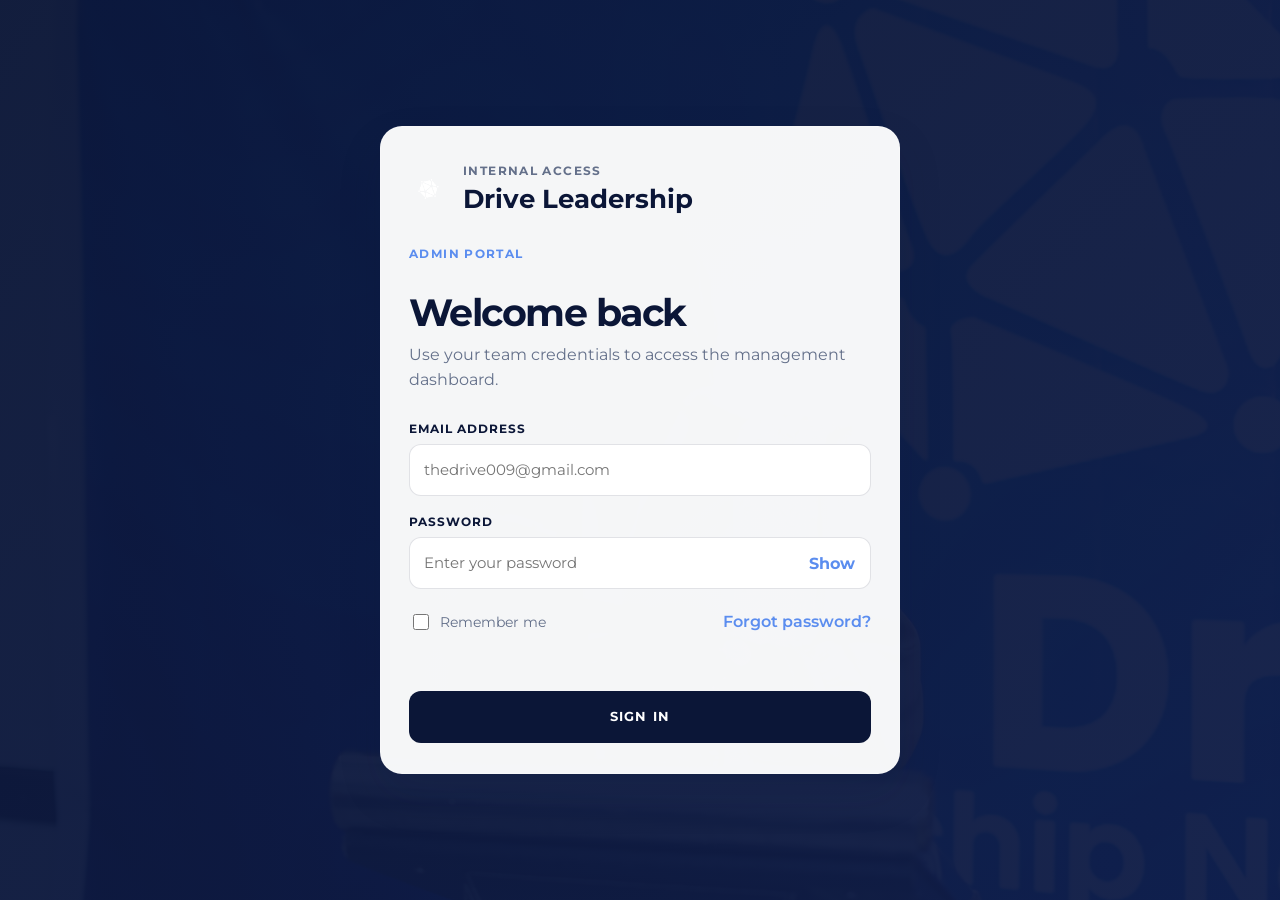
==== admin/index.html @ 5ded63dd "Add admin panel and backend API functionality with initial files" ====
<!DOCTYPE html>
<html lang="en">
  <head>
    <meta charset="UTF-8" />
    <meta name="viewport" content="width=device-width, initial-scale=1.0" />
    <title>Admin Dashboard | The Drive Leadership</title>
    <meta name="description" content="Demo admin dashboard for The Drive Leadership applications and messages." />
    <link rel="preconnect" href="https://fonts.googleapis.com" />
    <link rel="preconnect" href="https://fonts.gstatic.com" crossorigin />
    <link href="https://fonts.googleapis.com/css2?family=Montserrat:wght@400;500;600;700;800&display=swap" rel="stylesheet" />
    <link rel="stylesheet" href="admin.css" />
  </head>
  <body class="admin-dashboard">
    <div class="admin-layout">
      <aside class="sidebar" aria-label="Sidebar navigation">
        <div class="sidebar-header">
          <button id="mobile-sidebar-toggle" class="mobile-toggle" type="button" aria-label="Toggle navigation">☰</button>
          <img src="../drive.png" alt="Drive Leadership logo" />
          <h2>Drive Leadership</h2>
        </div>

        <nav class="side-nav" aria-label="Admin menu">
          <button type="button" class="nav-item active" data-section="overview">
            <span>Overview</span>
            <span class="badge" data-sidebar-count="overview">0</span>
          </button>
          <button type="button" class="nav-item" data-section="attendees">
            <span>Attendee Applications</span>
            <span class="badge" data-sidebar-count="attendees">0</span>
          </button>
          <button type="button" class="nav-item" data-section="volunteers">
            <span>Volunteer Applications</span>
            <span class="badge" data-sidebar-count="volunteers">0</span>
          </button>
          <button type="button" class="nav-item" data-section="messages">
            <span>Contact Messages</span>
            <span class="badge" data-sidebar-count="messages">0</span>
          </button>
          <button type="button" class="nav-item" data-section="settings">
            <span>Settings</span>
          </button>
          <button type="button" class="nav-item" data-section="logout">
            <span>Logout</span>
          </button>
        </nav>

        <div class="sidebar-footer">
          <button type="button" id="admin-sign-out">Sign out</button>
        </div>
      </aside>

      <main class="main-panel">
        <header class="topbar">
          <div>
            <p class="eyebrow accent">Dashboard</p>
            <h1 class="page-title">Overview</h1>
          </div>
          <div id="dashboard-message" class="form-message" aria-live="polite"></div>
          <div class="topbar-right">
            <span class="header-pill">Live database</span>
            <div class="avatar-mini" aria-label="Admin avatar">AD</div>
          </div>
        </header>

        <section data-panel="overview">
          <div class="stats-grid">
            <article class="content-card stat-card" data-metric>
              <div class="stat-top">
                <p class="stat-label">Total Attendees</p>
                <span class="stat-icon">A</span>
              </div>
              <p class="stat-value">0</p>
              <div class="stat-foot">
                <span class="live-label">Live database</span>
                <span>Current records</span>
              </div>
            </article>

            <article class="content-card stat-card" data-metric>
              <div class="stat-top">
                <p class="stat-label">Pending Attendees</p>
                <span class="stat-icon">P</span>
              </div>
              <p class="stat-value">0</p>
              <div class="stat-foot">
                <span class="live-label">Live database</span>
                <span>Current records</span>
              </div>
            </article>

            <article class="content-card stat-card" data-metric>
              <div class="stat-top">
                <p class="stat-label">Approved Attendees</p>
                <span class="stat-icon">AP</span>
              </div>
              <p class="stat-value">0</p>
              <div class="stat-foot">
                <span class="live-label">Live database</span>
                <span>Current records</span>
              </div>
            </article>

            <article class="content-card stat-card" data-metric>
              <div class="stat-top">
                <p class="stat-label">Rejected Attendees</p>
                <span class="stat-icon">R</span>
              </div>
              <p class="stat-value">0</p>
              <div class="stat-foot">
                <span class="live-label">Live database</span>
                <span>Current records</span>
              </div>
            </article>
          </div>

          <div class="row-grid">
            <section class="content-card panel">
              <div class="panel-header">
                <h3>Recent Applications</h3>
                <a href="#" class="inline-link">View all</a>
              </div>

              <div class="table-wrap">
                <table class="data-table" id="recent-table">
                  <thead>
                    <tr>
                      <th>Name</th>
                      <th>Email</th>
                      <th>Type</th>
                      <th>Date</th>
                      <th>Status</th>
                      <th>Action</th>
                    </tr>
                  </thead>
                  <tbody></tbody>
                </table>
              </div>
            </section>

            <section class="content-card panel">
              <div class="panel-header">
                <h3>Message Summary</h3>
                <a href="#" class="inline-link">Manage</a>
              </div>

              <div class="stats-grid" style="grid-template-columns: repeat(3, minmax(0, 1fr));">
                <div class="content-card stat-card" style="padding: 16px;">
                  <p class="stat-label">Total</p>
                  <p class="stat-value" style="font-size: 1.9rem;" data-message-stat="total">0</p>
                </div>
                <div class="content-card stat-card" style="padding: 16px;">
                  <p class="stat-label">Unread</p>
                  <p class="stat-value" style="font-size: 1.9rem;" data-message-stat="unread">0</p>
                </div>
                <div class="content-card stat-card" style="padding: 16px;">
                  <p class="stat-label">Read</p>
                  <p class="stat-value" style="font-size: 1.9rem;" data-message-stat="read">0</p>
                </div>
              </div>
            </section>
          </div>

          <div class="chart-grid">
            <section class="content-card panel chart-panel">
              <div class="panel-header"><h3>Application status</h3><span class="chart-caption">Current records</span></div>
              <div id="status-chart" class="bar-chart" aria-label="Application status chart"></div>
            </section>
            <section class="content-card panel chart-panel">
              <div class="panel-header"><h3>Applications by source</h3><span class="chart-caption">Referral mix</span></div>
              <div id="source-chart" class="bar-chart" aria-label="Application source chart"></div>
            </section>
          </div>
          <section class="content-card panel audit-panel">
            <div class="panel-header"><h3>Recent audit activity</h3><span class="chart-caption">Admin actions</span></div>
            <div id="audit-log" class="audit-list"><p class="empty-state">No audit activity yet.</p></div>
          </section>
        </section>

        <section data-panel="attendees" hidden>
          <div class="panel content-card">
            <div class="panel-header">
              <h3>Attendee Applications</h3>
              <button type="button" class="inline-link export-btn" data-export="attendee-table">Export CSV</button>
            </div>

              <div class="toolbar">
              <div class="search-wrap">
                <input type="search" data-search placeholder="Search applicants" aria-label="Search applicants" />
              </div>
              <div class="filter-group">
                <select aria-label="Filter by status">
                  <option>All statuses</option>
                  <option>Pending</option>
                  <option>Approved</option>
                  <option>Rejected</option>
                </select>
                <select aria-label="Filter by date">
                  <option>All dates</option>
                  <option>Last 7 days</option>
                  <option>Last 30 days</option>
                  <option>Last 90 days</option>
                </select>
              </div>
            </div>

            <div class="bulk-toolbar">
              <label class="checkbox-wrap"><input type="checkbox" data-select-all="attendee-table" /> Select all</label>
              <select data-bulk-status="attendee-table" aria-label="Bulk attendee status"><option value="">Bulk status</option><option>Pending</option><option>Approved</option><option>Rejected</option></select>
              <button type="button" class="secondary-btn bulk-apply" data-bulk-table="attendee-table">Apply</button>
            </div>

            <div class="table-wrap">
              <table class="data-table" id="attendee-table">
                <thead>
                  <tr>
                    <th><span class="sr-only">Select</span></th><th>Applicant</th>
                    <th>Email</th>
                    <th>Phone</th>
                    <th>Date</th>
                    <th>Status</th>
                    <th>Action</th>
                  </tr>
                </thead>
                <tbody></tbody>
              </table>
            </div>

            <div class="section-controls">
              <button type="button" class="secondary-btn pagination-btn" data-page-action="previous" data-table="attendee-table">Previous</button>
              <span class="page-indicator" data-page-indicator="attendee-table">Page 1</span>
              <button type="button" class="secondary-btn pagination-btn" data-page-action="next" data-table="attendee-table">Next</button>
            </div>
          </div>
        </section>

        <section data-panel="volunteers" hidden>
          <div class="panel content-card">
            <div class="panel-header">
              <h3>Volunteer Applications</h3>
              <button type="button" class="inline-link export-btn" data-export="volunteer-table">Export CSV</button>
            </div>

            <div class="bulk-toolbar">
              <label class="checkbox-wrap"><input type="checkbox" data-select-all="volunteer-table" /> Select all</label>
              <select data-bulk-status="volunteer-table" aria-label="Bulk volunteer status"><option value="">Bulk status</option><option>Pending</option><option>Approved</option><option>Rejected</option></select>
              <button type="button" class="secondary-btn bulk-apply" data-bulk-table="volunteer-table">Apply</button>
            </div>

            <div class="toolbar">
              <div class="search-wrap">
                <input type="search" data-search placeholder="Search volunteers" aria-label="Search volunteers" />
              </div>
              <div class="filter-group">
                <select aria-label="Filter volunteers by status">
                  <option>All statuses</option>
                  <option>Pending</option>
                  <option>Approved</option>
                  <option>Rejected</option>
                </select>
                <select aria-label="Filter volunteers by date">
                  <option>All dates</option>
                  <option>Last 7 days</option>
                  <option>Last 30 days</option>
                  <option>Last 90 days</option>
                </select>
              </div>
            </div>

            <div class="table-wrap">
              <table class="data-table" id="volunteer-table">
                <thead>
                  <tr>
                    <th><span class="sr-only">Select</span></th><th>Applicant</th>
                    <th>Email</th>
                    <th>Phone</th>
                    <th>Date</th>
                    <th>Status</th>
                    <th>Action</th>
                  </tr>
                </thead>
                <tbody></tbody>
              </table>
            </div>

            <div class="section-controls">
              <button type="button" class="secondary-btn pagination-btn" data-page-action="previous" data-table="volunteer-table">Previous</button>
              <span class="page-indicator" data-page-indicator="volunteer-table">Page 1</span>
              <button type="button" class="secondary-btn pagination-btn" data-page-action="next" data-table="volunteer-table">Next</button>
            </div>
          </div>
        </section>

        <section data-panel="messages" hidden>
          <div class="panel content-card">
            <div class="panel-header">
              <h3>Contact Messages</h3>
              <button type="button" class="inline-link mark-all-read">Mark all read</button>
            </div>

            <div class="toolbar">
              <div class="search-wrap">
                <input type="search" data-search placeholder="Search messages" aria-label="Search messages" />
              </div>
              <div class="filter-group">
                <select aria-label="Filter messages by status">
                  <option>All messages</option>
                  <option>Unread</option>
                  <option>Read</option>
                </select>
              </div>
            </div>

            <div class="bulk-toolbar">
              <label class="checkbox-wrap"><input type="checkbox" data-select-all="messages-table" /> Select all</label>
              <select data-bulk-status="messages-table" aria-label="Bulk message status"><option value="">Bulk status</option><option>Read</option><option>Unread</option><option>Replied</option></select>
              <button type="button" class="secondary-btn bulk-apply" data-bulk-table="messages-table">Apply</button>
            </div>

            <div class="table-wrap">
              <table class="data-table" id="messages-table">
                <thead>
                  <tr>
                    <th><span class="sr-only">Select</span></th><th>Sender</th>
                    <th>Email</th>
                    <th>Subject</th>
                    <th>Date</th>
                    <th>Status</th>
                    <th>Action</th>
                  </tr>
                </thead>
                <tbody></tbody>
              </table>
            </div>
          </div>
        </section>

        <section data-panel="settings" hidden>
          <div class="settings-grid">
            <div class="content-card settings-card">
              <div class="panel-header">
                <h3>Admin profile</h3>
              </div>

              <div class="form-grid">
                <div class="field">
                  <label>Admin name</label>
                  <input type="text" value="Admin User" />
                </div>
                <div class="field">
                  <label>Admin email</label>
                  <input type="email" value="thedrive009@gmail.com" />
                </div>
              </div>
            </div>

            <div class="content-card settings-card">
              <div class="panel-header">
                <h3>Change password</h3>
              </div>

              <div class="form-grid">
                <div class="field">
                  <label>Current password</label>
                  <input type="password" placeholder="Current password" />
                </div>
                <div class="field">
                  <label>New password</label>
                  <input type="password" placeholder="New password" />
                </div>
              </div>

              <div class="detail-actions" style="margin-top: 20px;">
                <button type="button" class="secondary-btn">Save changes</button>
              </div>
            </div>

            <div class="content-card settings-card">
              <div class="panel-header">
                <h3>Notification preferences</h3>
              </div>

              <div class="switch-row">
                <span>Approved application emails</span>
                <button type="button" class="toggle on" aria-label="Toggle approved emails"></button>
              </div>
              <div class="switch-row">
                <span>Rejected application emails</span>
                <button type="button" class="toggle on" aria-label="Toggle rejected emails"></button>
              </div>
              <div class="switch-row">
                <span>Weekly summary emails</span>
                <button type="button" class="toggle" aria-label="Toggle weekly summary emails"></button>
              </div>
            </div>
          </div>
        </section>
      </main>
    </div>

    <div id="application-modal" class="modal" aria-modal="true" role="dialog" aria-labelledby="detail-name">
      <div class="modal-card">
        <div class="modal-header">
          <h3 id="detail-name">Application details</h3>
          <button type="button" class="close-btn" aria-label="Close">×</button>
        </div>

        <div class="detail-card content-card" style="padding: 18px;">
          <div class="detail-top">
            <h3>Applicant summary</h3>
            <span id="detail-status" class="status-badge status-pending">Pending</span>
          </div>

          <div class="info-grid">
            <div class="info-block">
              <span class="info-label">Email</span>
              <span id="detail-email" class="info-value">demo@example.com</span>
            </div>
            <div class="info-block">
              <span class="info-label">Phone</span>
              <span id="detail-phone" class="info-value">+234 800 000 0000</span>
            </div>
            <div class="info-block">
              <span class="info-label">Submitted</span>
              <span id="detail-date" class="info-value">2026-08-18</span>
            </div>
            <div class="info-block">
              <span class="info-label">Application type</span>
              <span class="info-value">Attendee</span>
            </div>
          </div>

          <div class="detail-actions">
            <button type="button" class="secondary-btn" data-action="approve">Approve</button>
            <button type="button" class="danger-btn" data-action="reject">Reject</button>
            <button type="button" class="ghost-btn" data-action="pending">Keep Pending</button>
          </div>
        </div>
      </div>
    </div>

    <div id="message-modal" class="modal" aria-modal="true" role="dialog" aria-labelledby="message-subject">
      <div class="modal-card">
        <div class="modal-header">
          <h3 id="message-subject">Message details</h3>
          <button type="button" class="close-btn" aria-label="Close">×</button>
        </div>

        <div class="detail-card content-card" style="padding: 18px;">
          <div class="detail-top">
            <h3>Contact message</h3>
            <span id="message-status" class="status-unread">Unread</span>
          </div>

          <div class="info-grid">
            <div class="info-block">
              <span class="info-label">Sender</span>
              <span id="message-sender" class="info-value">Ruth Ibrahim</span>
            </div>
            <div class="info-block">
              <span class="info-label">Email</span>
              <span id="message-email" class="info-value">ruth@example.com</span>
            </div>
            <div class="info-block">
              <span class="info-label">Date</span>
              <span id="message-date" class="info-value">2026-08-14</span>
            </div>
          </div>

          <div class="info-block" style="margin-top: 20px;">
            <span class="info-label">Message</span>
            <p id="message-body" class="info-value" style="font-weight: 500; line-height: 1.7;">Demo message text.</p>
          </div>
        </div>
      </div>
    </div>

    <script src="admin.js?v=13"></script>
  </body>
</html>
---- admin/admin.css ----
:root {
  --navy: #0B1637;
  --navy-2: #101d47;
  --blue: #5B8DEF;
  --blue-soft: #EAF1FF;
  --white: #FFFFFF;
  --off-white: #F5F7FB;
  --muted: #64708A;
  --line: rgba(11, 22, 55, 0.12);
  --danger: #D94C4C;
  --danger-soft: #FDECEC;
  --success: #2A9D6F;
  --success-soft: #EAF9F2;
  --warning: #D79A1F;
  --warning-soft: #FFF5E1;
  --shadow: 0 20px 45px rgba(11, 22, 55, 0.12);
  --radius: 16px;
  --body: 'Montserrat', sans-serif;
}

* { box-sizing: border-box; }

html { scroll-behavior: smooth; }

body {
  margin: 0;
  font-family: var(--body);
  background: var(--off-white);
  color: var(--navy);
}

a { color: inherit; text-decoration: none; }
img { display: block; max-width: 100%; }
button, input, select, textarea {
  font: inherit;
}

.admin-auth-body {
  min-height: 100vh;
  display: grid;
  place-items: center;
  background:
    linear-gradient(135deg, rgba(11, 22, 55, 0.96), rgba(16, 29, 71, 0.96)),
    url('../DSC01806.JPG') center/cover no-repeat;
}

.auth-shell {
  width: min(100%, 1200px);
  padding: 32px;
}

.auth-panel {
  width: min(100%, 520px);
  margin: 0 auto;
  padding: 36px 28px 30px;
  background: rgba(255, 255, 255, 0.96);
  border: 1px solid rgba(255, 255, 255, 0.18);
  border-radius: 22px;
  box-shadow: var(--shadow);
}

.auth-brand {
  display: flex;
  align-items: center;
  gap: 14px;
  margin-bottom: 30px;
}

.auth-brand img {
  width: 40px;
  height: 52px;
  object-fit: contain;
}

.auth-brand h1 {
  margin: 0;
  font-size: clamp(1.2rem, 2vw, 1.7rem);
  line-height: 1.2;
}

.eyebrow {
  margin: 0 0 6px;
  color: var(--muted);
  font-size: 0.72rem;
  letter-spacing: 0.12em;
  font-weight: 700;
  text-transform: uppercase;
}

.eyebrow.accent {
  color: var(--blue);
}

.auth-copy h2 {
  margin: 0 0 8px;
  font-size: clamp(2rem, 3vw, 2.5rem);
  line-height: 1.1;
  letter-spacing: -0.04em;
}

.auth-copy p {
  margin: 0 0 28px;
  color: var(--muted);
  line-height: 1.6;
}

.auth-form {
  display: grid;
  gap: 18px;
}

.field {
  display: grid;
  gap: 8px;
}

.field label {
  color: var(--navy);
  font-size: 0.75rem;
  font-weight: 700;
  letter-spacing: 0.08em;
  text-transform: uppercase;
}

.field input {
  width: 100%;
  height: 52px;
  padding: 0 14px;
  border: 1px solid var(--line);
  border-radius: 12px;
  font-size: 0.96rem;
  color: var(--navy);
  background: var(--white);
}

.field input:focus {
  outline: 2px solid rgba(91, 141, 239, 0.2);
  border-color: var(--blue);
}

.password-wrap {
  position: relative;
}

.password-wrap input {
  padding-right: 82px;
}

.password-toggle {
  position: absolute;
  top: 50%;
  right: 10px;
  transform: translateY(-50%);
  border: 0;
  background: transparent;
  color: var(--blue);
  font-weight: 700;
  cursor: pointer;
}

.form-meta {
  display: flex;
  align-items: center;
  justify-content: space-between;
  gap: 12px;
  margin-top: 4px;
}

.checkbox-wrap {
  display: inline-flex;
  align-items: center;
  gap: 8px;
  color: var(--muted);
  font-size: 0.9rem;
}

.checkbox-wrap input {
  width: 16px;
  height: 16px;
}

.text-link {
  color: var(--blue);
  font-weight: 600;
}

.form-message {
  min-height: 22px;
  font-size: 0.92rem;
  font-weight: 600;
  color: var(--danger);
}

.form-message.success {
  color: var(--success);
}

.primary-btn {
  display: inline-flex;
  justify-content: center;
  align-items: center;
  width: 100%;
  height: 52px;
  border: 0;
  border-radius: 12px;
  background: var(--navy);
  color: var(--white);
  font-size: 0.8rem;
  font-weight: 700;
  letter-spacing: 0.1em;
  text-transform: uppercase;
  cursor: pointer;
  transition: transform 0.2s ease, background 0.2s ease;
}

.primary-btn:hover {
  background: var(--navy-2);
  transform: translateY(-1px);
}

.primary-btn:disabled {
  cursor: wait;
  opacity: 0.75;
}

@media (max-width: 560px) {
  .auth-shell {
    padding: 18px;
  }

  .auth-panel {
    padding: 24px 18px 20px;
  }

  .form-meta {
    flex-direction: column;
    align-items: flex-start;
  }
}

.admin-dashboard {
  min-height: 100vh;
  background: var(--off-white);
}

.admin-layout {
  display: grid;
  grid-template-columns: 260px minmax(0, 1fr);
  min-height: 100vh;
}

.sidebar {
  position: sticky;
  top: 0;
  height: 100vh;
  background: var(--navy);
  color: var(--white);
  padding: 18px 18px 20px;
}

.sidebar-header {
  display: flex;
  align-items: center;
  gap: 12px;
  padding: 8px 8px 18px;
  border-bottom: 1px solid rgba(255, 255, 255, 0.12);
}

.sidebar-header img {
  width: 30px;
  height: 42px;
  object-fit: contain;
}

.sidebar-header h2 {
  margin: 0;
  font-size: 0.9rem;
  letter-spacing: 0.08em;
  text-transform: uppercase;
}

.side-nav {
  display: grid;
  gap: 8px;
  padding-top: 18px;
}

.nav-item {
  display: flex;
  align-items: center;
  justify-content: space-between;
  gap: 8px;
  width: 100%;
  padding: 11px 12px;
  border: 0;
  border-radius: 10px;
  background: transparent;
  color: rgba(255, 255, 255, 0.8);
  text-align: left;
  cursor: pointer;
  font-weight: 600;
}

.nav-item.active,
.nav-item:hover {
  background: rgba(91, 141, 239, 0.18);
  color: var(--white);
}

.nav-item .badge {
  display: inline-flex;
  align-items: center;
  justify-content: center;
  min-width: 20px;
  height: 20px;
  padding: 0 7px;
  border-radius: 999px;
  background: rgba(255, 255, 255, 0.12);
  color: var(--white);
  font-size: 0.7rem;
}

.sidebar-footer {
  margin-top: 18px;
  padding: 12px 10px 0;
  border-top: 1px solid rgba(255, 255, 255, 0.12);
}

.sidebar-footer button {
  width: 100%;
  border: 1px solid rgba(255, 255, 255, 0.2);
  background: transparent;
  color: var(--white);
  padding: 10px 12px;
  border-radius: 10px;
  font-weight: 600;
  cursor: pointer;
}

.main-panel {
  padding: 26px;
}

.topbar {
  display: flex;
  align-items: center;
  justify-content: space-between;
  gap: 12px;
  margin-bottom: 26px;
}

.page-title {
  margin: 0;
  font-size: clamp(1.7rem, 2vw, 2.3rem);
  line-height: 1.2;
  letter-spacing: -0.04em;
}

.topbar-right {
  display: flex;
  align-items: center;
  gap: 12px;
}

.header-pill {
  display: inline-flex;
  align-items: center;
  padding: 8px 12px;
  border-radius: 999px;
  background: var(--white);
  border: 1px solid var(--line);
  color: var(--muted);
  font-size: 0.8rem;
  font-weight: 600;
}

.avatar-mini {
  display: inline-flex;
  align-items: center;
  justify-content: center;
  width: 38px;
  height: 38px;
  border-radius: 50%;
  background: var(--blue-soft);
  color: var(--navy);
  font-weight: 700;
}

.content-card {
  background: var(--white);
  border: 1px solid var(--line);
  border-radius: var(--radius);
  box-shadow: 0 10px 26px rgba(11, 22, 55, 0.04);
}

.stats-grid {
  display: grid;
  grid-template-columns: repeat(4, minmax(0, 1fr));
  gap: 18px;
  margin-bottom: 26px;
}

.stat-card {
  padding: 18px 18px 16px;
}

.stat-top {
  display: flex;
  align-items: center;
  justify-content: space-between;
  gap: 12px;
  margin-bottom: 18px;
}

.stat-label {
  margin: 0;
  color: var(--muted);
  font-size: 0.78rem;
  font-weight: 700;
  letter-spacing: 0.08em;
  text-transform: uppercase;
}

.stat-icon {
  display: inline-flex;
  width: 38px;
  height: 38px;
  align-items: center;
  justify-content: center;
  border-radius: 12px;
  background: var(--blue-soft);
  color: var(--navy);
  font-weight: 700;
}

.stat-value {
  margin: 0;
  font-size: clamp(1.7rem, 3vw, 2.4rem);
  letter-spacing: -0.04em;
}

.stat-foot {
  display: flex;
  align-items: center;
  justify-content: space-between;
  margin-top: 12px;
  color: var(--muted);
  font-size: 0.78rem;
}

.trend-up,
.trend-down {
  display: inline-flex;
  align-items: center;
  gap: 6px;
  padding: 5px 8px;
  border-radius: 999px;

.live-label {
  color: var(--muted);
}
  font-weight: 700;
}

.trend-up {
  background: var(--success-soft);
  color: var(--success);
}

.trend-down {
  background: var(--warning-soft);
  color: var(--warning);
}

.row-grid {
  display: grid;
  grid-template-columns: minmax(0, 1.5fr) minmax(0, 1fr);
  gap: 20px;
  margin-bottom: 20px;
}

.chart-grid {
  display: grid;
  grid-template-columns: repeat(2, minmax(0, 1fr));
  gap: 20px;
  margin-bottom: 20px;
}

.chart-caption {
  color: var(--muted);
  font-size: 0.78rem;
}

.bar-chart {
  display: grid;
  gap: 16px;
  min-height: 120px;
  align-content: center;
}

.bar-row {
  display: grid;
  grid-template-columns: 130px minmax(80px, 1fr) 30px;
  align-items: center;
  gap: 10px;
  font-size: 0.8rem;
}

.bar-label { color: var(--muted); font-weight: 600; }
.bar-track { height: 10px; overflow: hidden; border-radius: 999px; background: var(--blue-soft); }
.bar-fill { display: block; height: 100%; border-radius: inherit; background: var(--blue); }

.audit-panel { margin-bottom: 20px; }
.audit-list { display: grid; gap: 10px; }
.audit-item { display: grid; grid-template-columns: 180px 1fr auto; gap: 12px; align-items: center; padding: 11px 0; border-top: 1px solid var(--line); font-size: 0.82rem; }
.audit-item span, .audit-item small, .empty-state { color: var(--muted); }

.bulk-toolbar {
  display: flex;
  align-items: center;
  flex-wrap: wrap;
  gap: 10px;
  margin: 0 0 14px;
}

.bulk-toolbar select {
  height: 38px;
  padding: 0 10px;
  border: 1px solid var(--line);
  border-radius: 9px;
  color: var(--navy);
  background: var(--white);
}

.page-indicator {
  color: var(--muted);
  font-size: 0.8rem;
  font-weight: 700;
}

.sr-only {
  position: absolute;
  width: 1px;
  height: 1px;
  padding: 0;
  margin: -1px;
  overflow: hidden;
  clip: rect(0, 0, 0, 0);
  white-space: nowrap;
  border: 0;
}

.panel {
  padding: 20px 20px 14px;
}

.panel-header {
  display: flex;
  align-items: center;
  justify-content: space-between;
  gap: 12px;
  margin-bottom: 16px;
}

.panel-header h3 {
  margin: 0;
  font-size: 1.15rem;
}

.inline-link {
  border: 0;
  padding: 0;
  background: transparent;
  color: var(--blue);
  font-size: 0.8rem;
  font-weight: 700;
  cursor: pointer;
}

.table-wrap {
  overflow-x: auto;
}

.data-table {
  width: 100%;
  border-collapse: collapse;
  min-width: 640px;
}

.data-table th,
.data-table td {
  padding: 13px 10px;
  text-align: left;
  border-bottom: 1px solid var(--line);
  vertical-align: middle;
}

.data-table th {
  color: var(--muted);
  font-size: 0.72rem;
  letter-spacing: 0.08em;
  text-transform: uppercase;
}

.data-table td {
  font-size: 0.93rem;
}

.status-badge {
  display: inline-flex;
  align-items: center;
  justify-content: center;
  min-width: 92px;
  padding: 6px 10px;
  border-radius: 999px;
  font-size: 0.72rem;
  font-weight: 700;
}

.status-pending {
  background: var(--warning-soft);
  color: var(--warning);
}

.status-approved {
  background: var(--success-soft);
  color: var(--success);
}

.status-rejected {
  background: var(--danger-soft);
  color: var(--danger);
}

.status-read,
.status-unread {
  display: inline-flex;
  align-items: center;
  justify-content: center;
  min-width: 74px;
  padding: 6px 10px;
  border-radius: 999px;
  font-size: 0.72rem;
  font-weight: 700;
}

.status-unread {
  background: var(--blue-soft);
  color: var(--navy);
}

.status-read {
  background: var(--success-soft);
  color: var(--success);
}

.action-link {
  color: var(--blue);
  font-weight: 700;
  cursor: pointer;
}

.toolbar {
  display: flex;
  align-items: center;
  justify-content: space-between;
  gap: 16px;
  margin: 18px 0 14px;
}

.search-wrap {
  position: relative;
  flex: 1;
}

.search-wrap input,
.toolbar select {
  width: 100%;
  height: 44px;
  padding: 0 14px;
  border: 1px solid var(--line);
  border-radius: 10px;
  background: var(--white);
  color: var(--navy);
}

.filter-group {
  display: flex;
  flex-wrap: wrap;
  gap: 10px;
}

.filter-group select {
  min-width: 150px;
}

.section-controls {
  margin-top: 8px;
  margin-bottom: 16px;
}

.grid-2 {
  display: grid;
  grid-template-columns: repeat(2, minmax(0, 1fr));
  gap: 18px;
}

.detail-card {
  padding: 22px;
}

.detail-top {
  display: flex;
  align-items: center;
  justify-content: space-between;
  gap: 12px;
  margin-bottom: 18px;
}

.detail-top h3 {
  margin: 0;
  font-size: 1.25rem;
}

.info-grid {
  display: grid;
  grid-template-columns: repeat(2, minmax(0, 1fr));
  gap: 16px;
}

.info-block {
  display: grid;
  gap: 8px;
}

.info-label {
  color: var(--muted);
  font-size: 0.72rem;
  font-weight: 700;
  letter-spacing: 0.08em;
  text-transform: uppercase;
}

.info-value {
  font-weight: 600;
}

.detail-actions {
  display: flex;
  flex-wrap: wrap;
  gap: 12px;
  margin-top: 24px;
}

.secondary-btn,
.ghost-btn,
.danger-btn {
  height: 42px;
  padding: 0 16px;
  border-radius: 10px;
  border: 1px solid var(--line);
  background: var(--white);
  color: var(--navy);
  font-weight: 700;
  cursor: pointer;
}

.ghost-btn {
  background: transparent;
}

.danger-btn {
  background: var(--danger-soft);
  border-color: rgba(217, 76, 76, 0.2);
  color: var(--danger);
}

.modal {
  position: fixed;
  inset: 0;
  z-index: 50;
  display: none;
  place-items: center;
  padding: 24px;
  background: rgba(11, 22, 55, 0.5);
}

.modal.open {
  display: grid;
}

.modal-card {
  width: min(100%, 760px);
  max-height: 88vh;
  overflow-y: auto;
  background: var(--white);
  border-radius: 18px;
  padding: 22px;
  box-shadow: var(--shadow);
}

.modal-header {
  display: flex;
  align-items: center;
  justify-content: space-between;
  gap: 16px;
  margin-bottom: 20px;
}

.modal-header h3 {
  margin: 0;
  font-size: 1.4rem;
}

.close-btn {
  border: 0;
  background: transparent;
  color: var(--muted);
  font-size: 1.6rem;
  cursor: pointer;
}

.settings-grid {
  display: grid;
  gap: 20px;
}

.settings-card {
  padding: 20px;
}

.form-grid {
  display: grid;
  grid-template-columns: repeat(2, minmax(0, 1fr));
  gap: 16px;
}

.form-grid .field {
  display: grid;
  gap: 8px;
}

.form-grid input,
.form-grid select {
  width: 100%;
  height: 46px;
  padding: 0 12px;
  border: 1px solid var(--line);
  border-radius: 10px;
  background: var(--white);
}

.switch-row {
  display: flex;
  align-items: center;
  justify-content: space-between;
  gap: 14px;
  padding: 10px 0;
  border-top: 1px solid var(--line);
}

.toggle {
  position: relative;
  width: 50px;
  height: 28px;
  border-radius: 999px;
  background: #D7DDEA;
  border: 0;
  cursor: pointer;
}

.toggle::after {
  content: '';
  position: absolute;
  top: 4px;
  left: 4px;
  width: 20px;
  height: 20px;
  border-radius: 50%;
  background: var(--white);
  box-shadow: 0 4px 12px rgba(11, 22, 55, 0.12);
  transition: left 0.2s ease;
}

.toggle.on {
  background: var(--navy);
}

.toggle.on::after {
  left: 26px;
}

.mobile-toggle {
  display: none;
}

@media (max-width: 980px) {
  .admin-layout {
    grid-template-columns: 1fr;
  }

  .sidebar {
    position: relative;
    height: auto;
    padding-bottom: 14px;
  }

  .side-nav {
    display: none;
  }

  .sidebar.open .side-nav {
    display: grid;
  }

  .mobile-toggle {
    display: inline-flex;
    justify-content: center;
    align-items: center;
    width: 42px;
    height: 42px;
    border-radius: 10px;
    border: 1px solid rgba(255, 255, 255, 0.2);
    background: transparent;
    color: var(--white);
    cursor: pointer;
  }

  .stats-grid {
    grid-template-columns: repeat(2, minmax(0, 1fr));
  }

  .row-grid,
  .chart-grid,
  .grid-2,
  .info-grid,
  .form-grid {
    grid-template-columns: 1fr;
  }

  .audit-item {
    grid-template-columns: 1fr;
    gap: 4px;
  }
}

@media (max-width: 640px) {
  .main-panel {
    padding: 18px 14px 28px;
  }

  .topbar {
    flex-wrap: wrap;
    align-items: flex-start;
  }

  .stats-grid {
    grid-template-columns: 1fr;
  }

  .toolbar {
    flex-direction: column;
    align-items: stretch;
  }
}
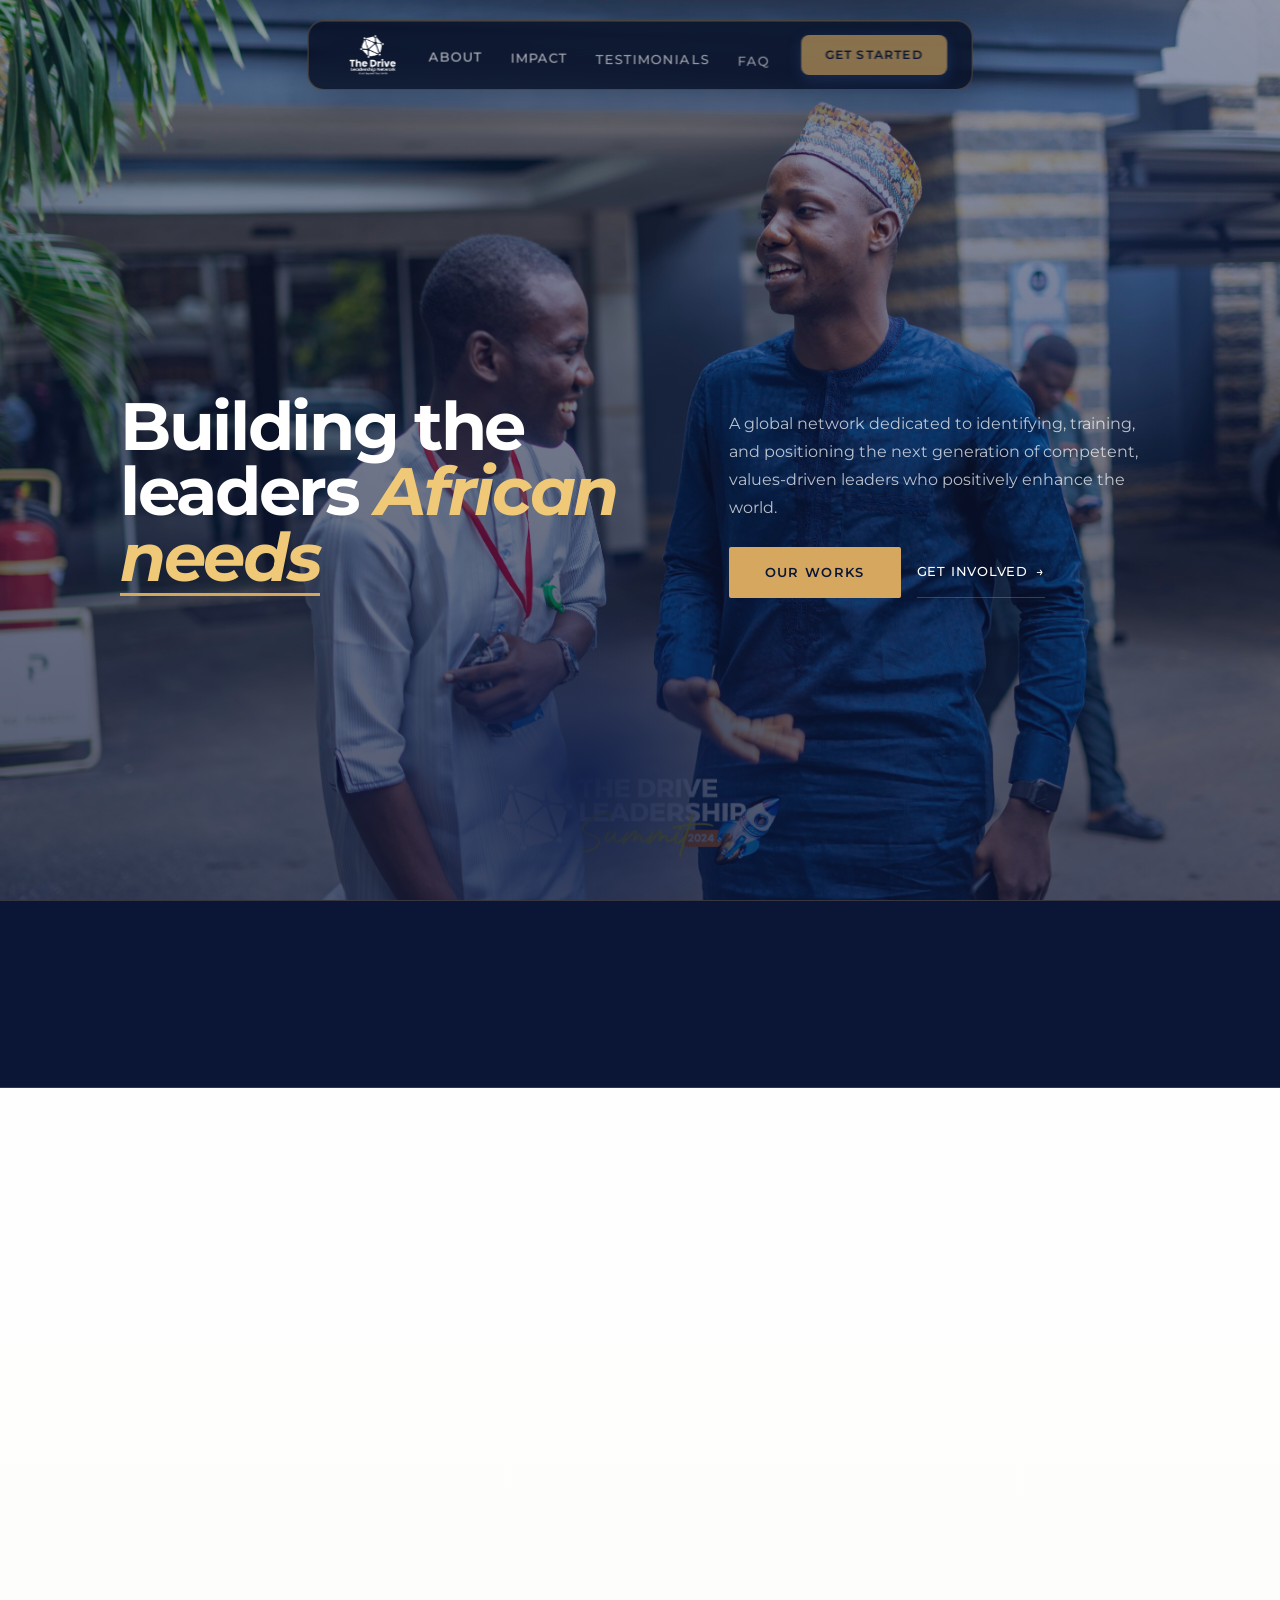
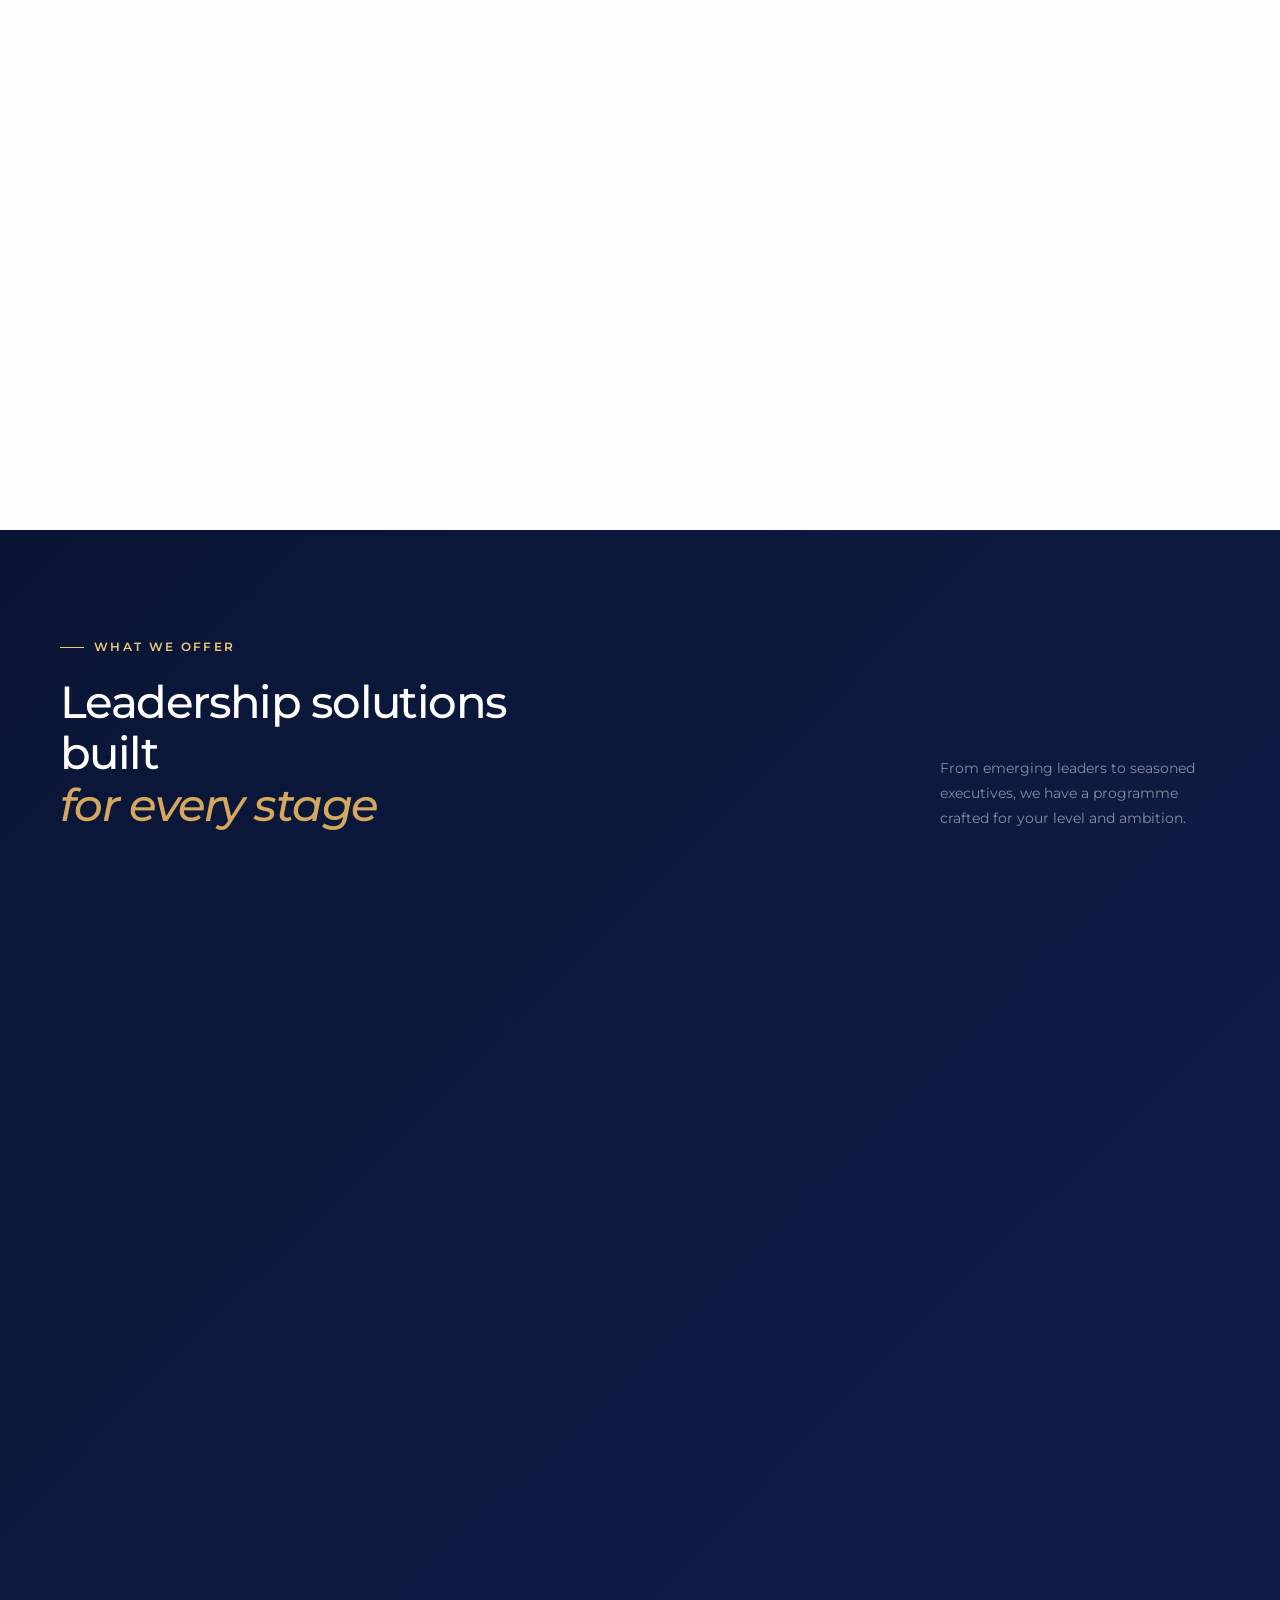
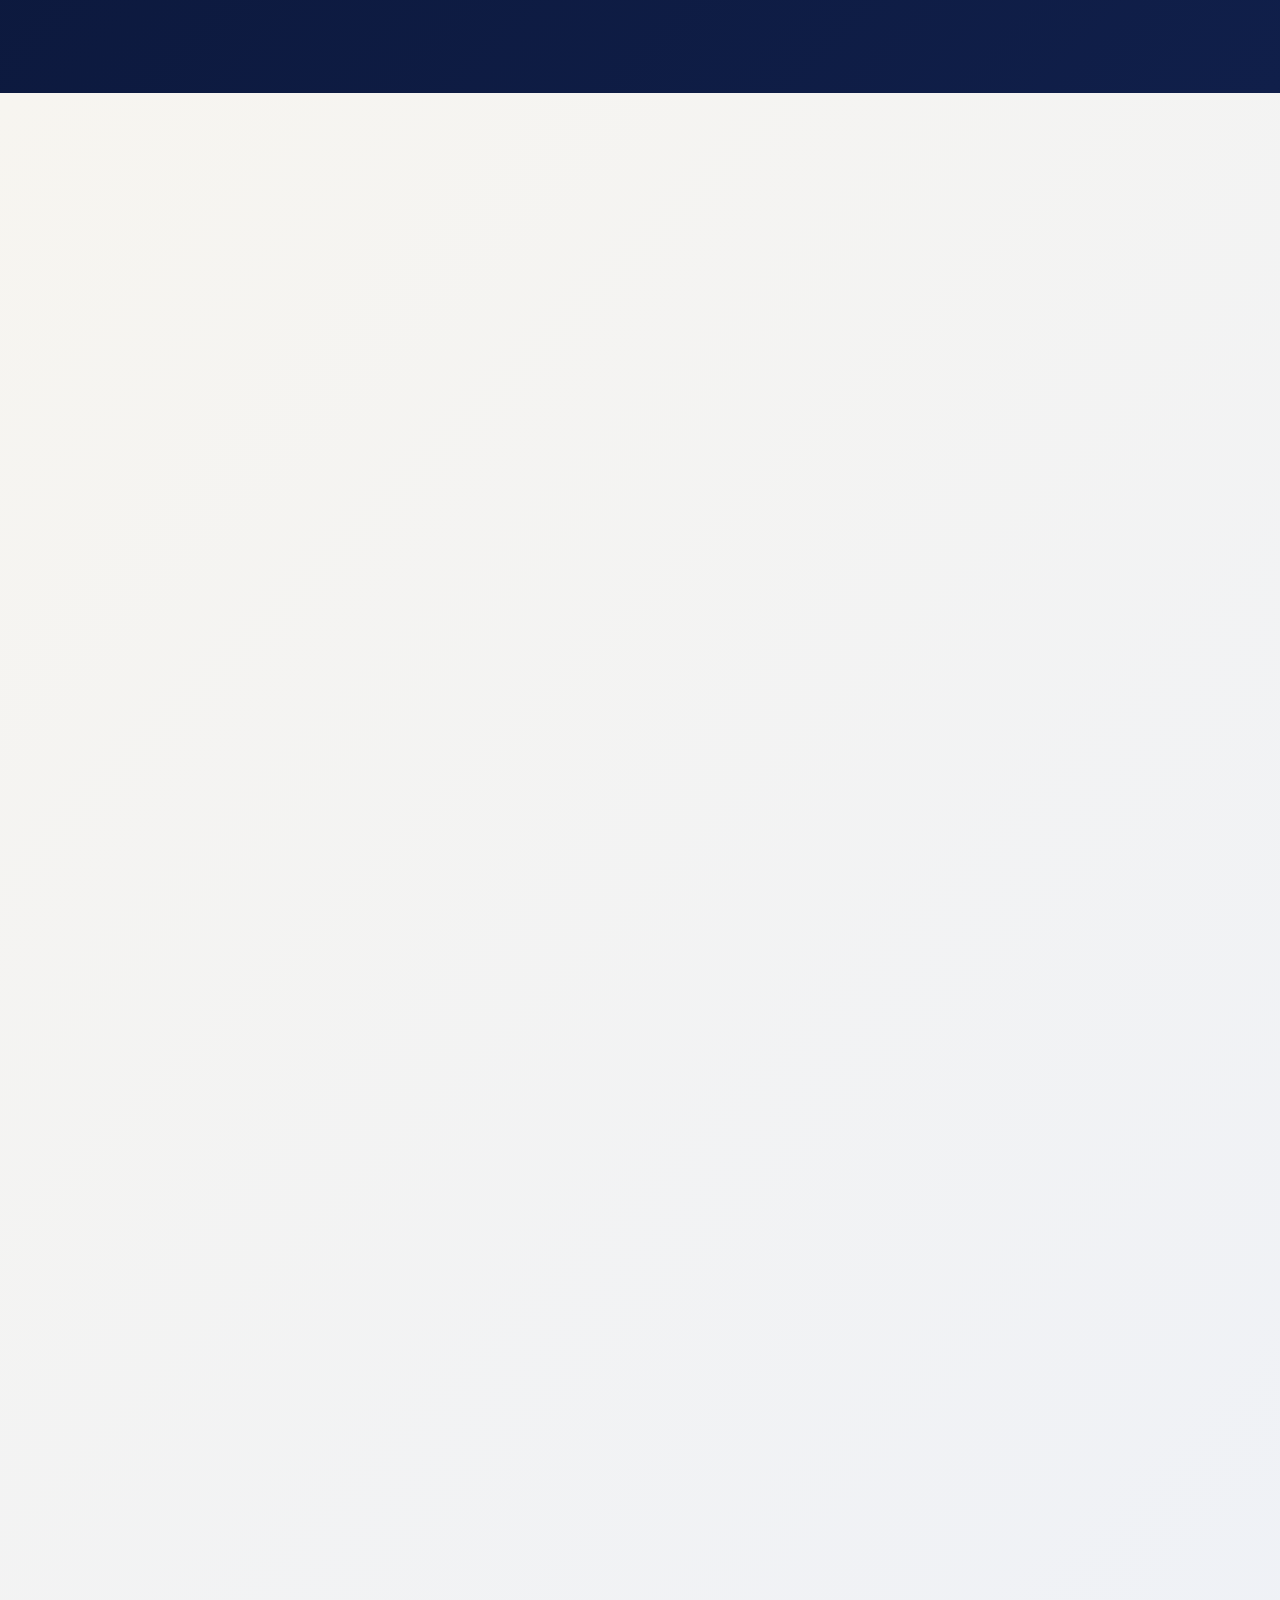
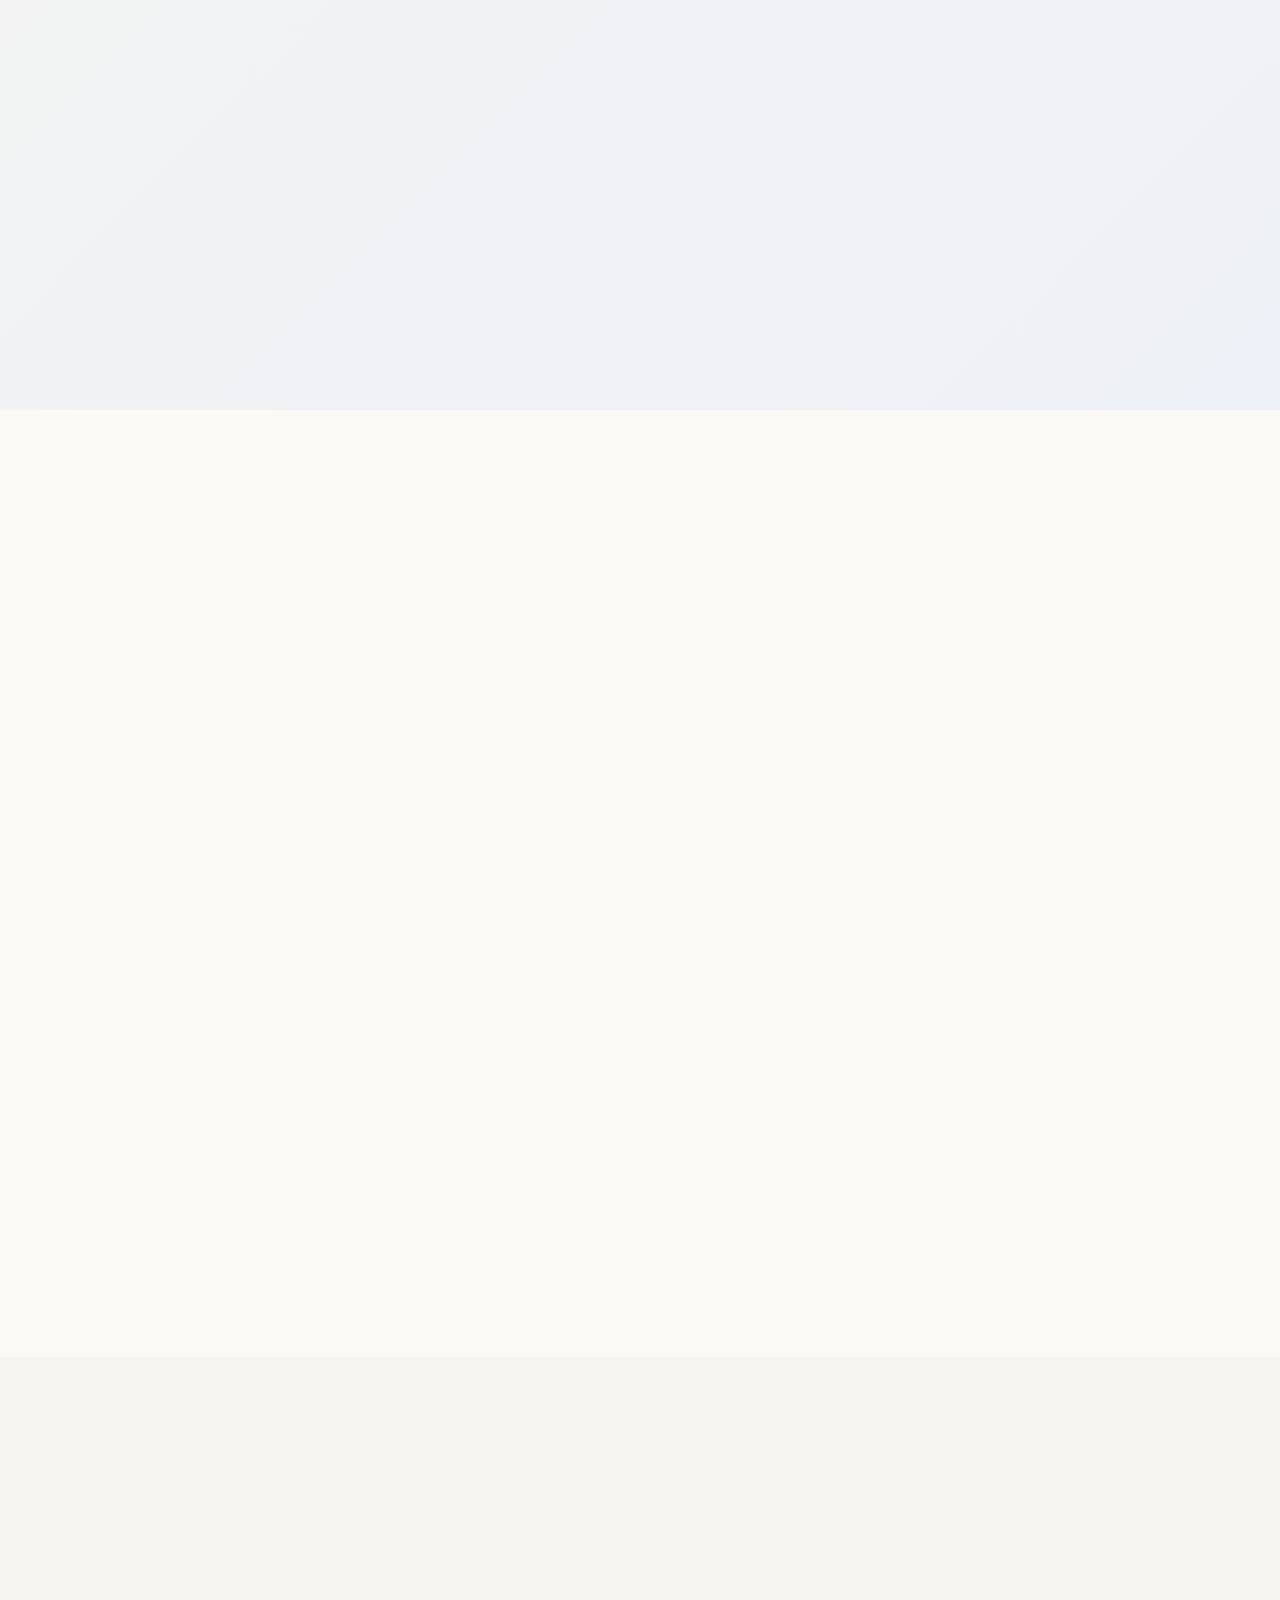
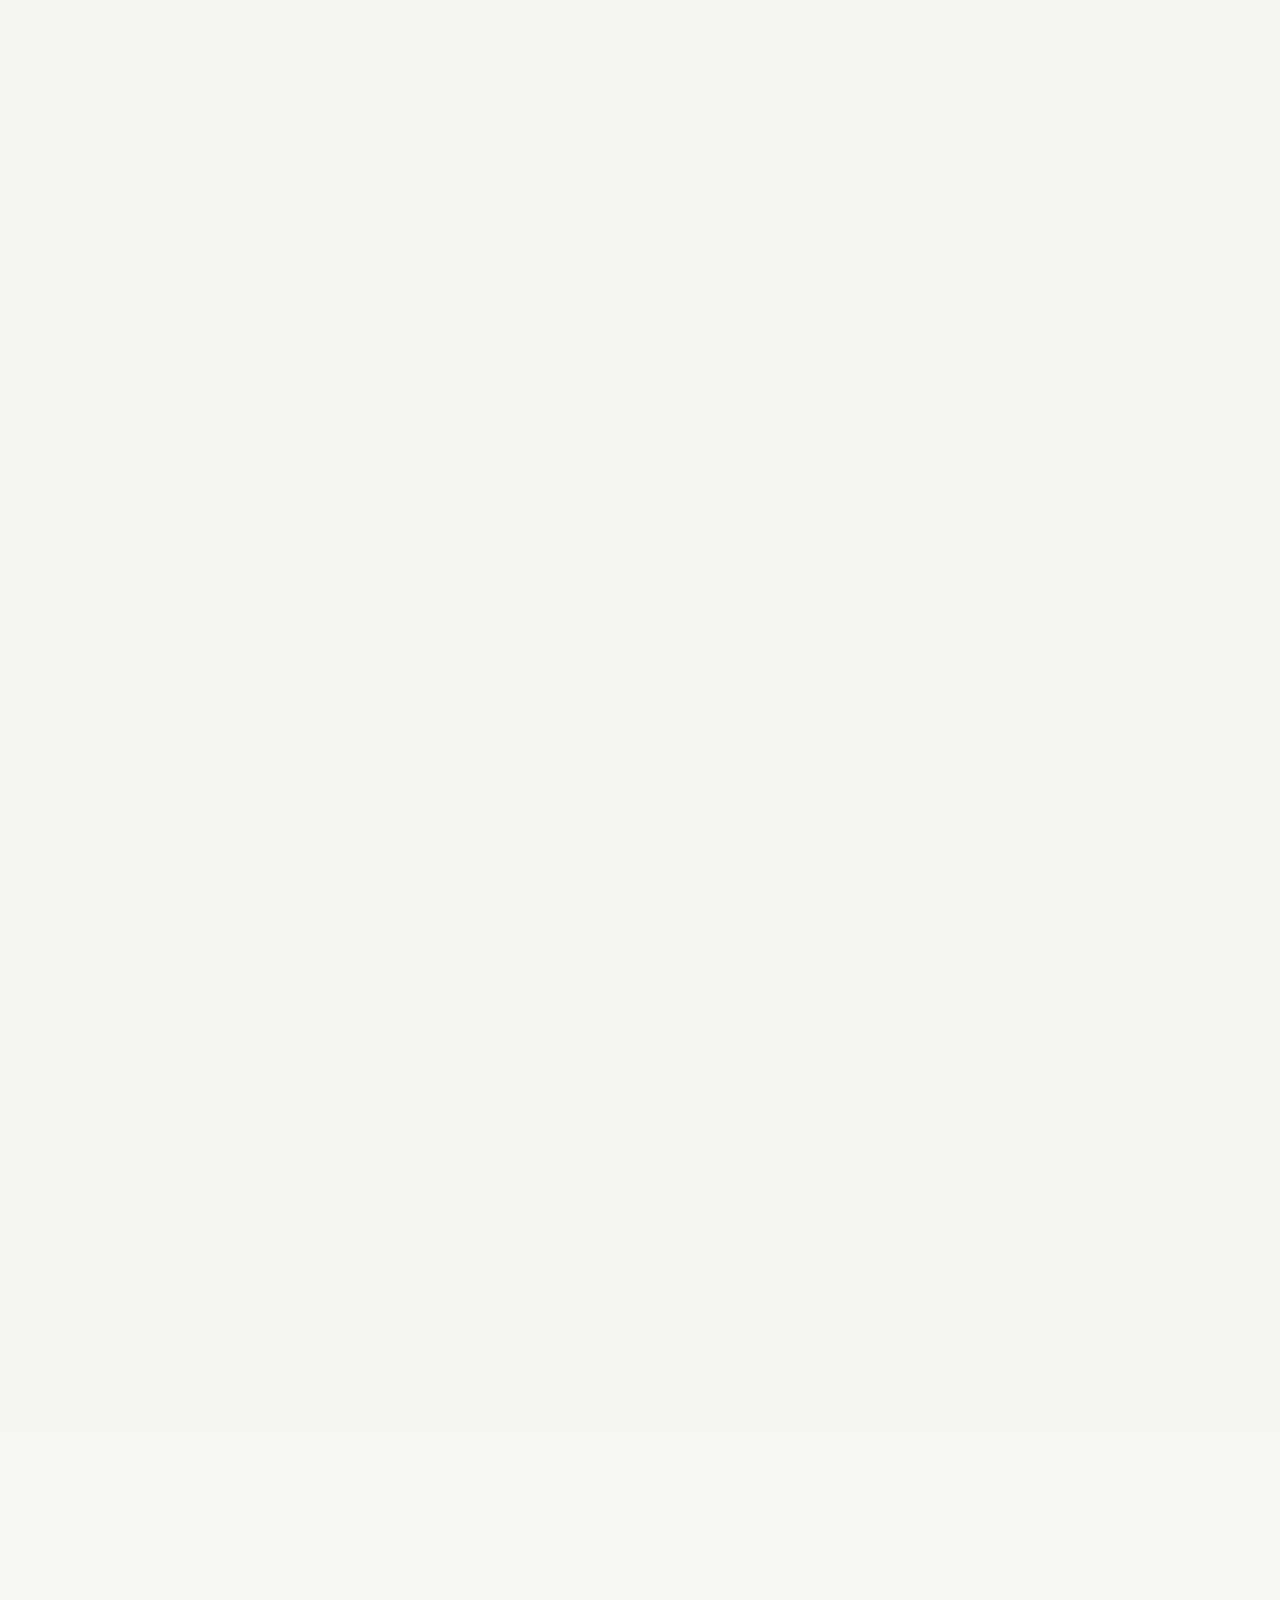
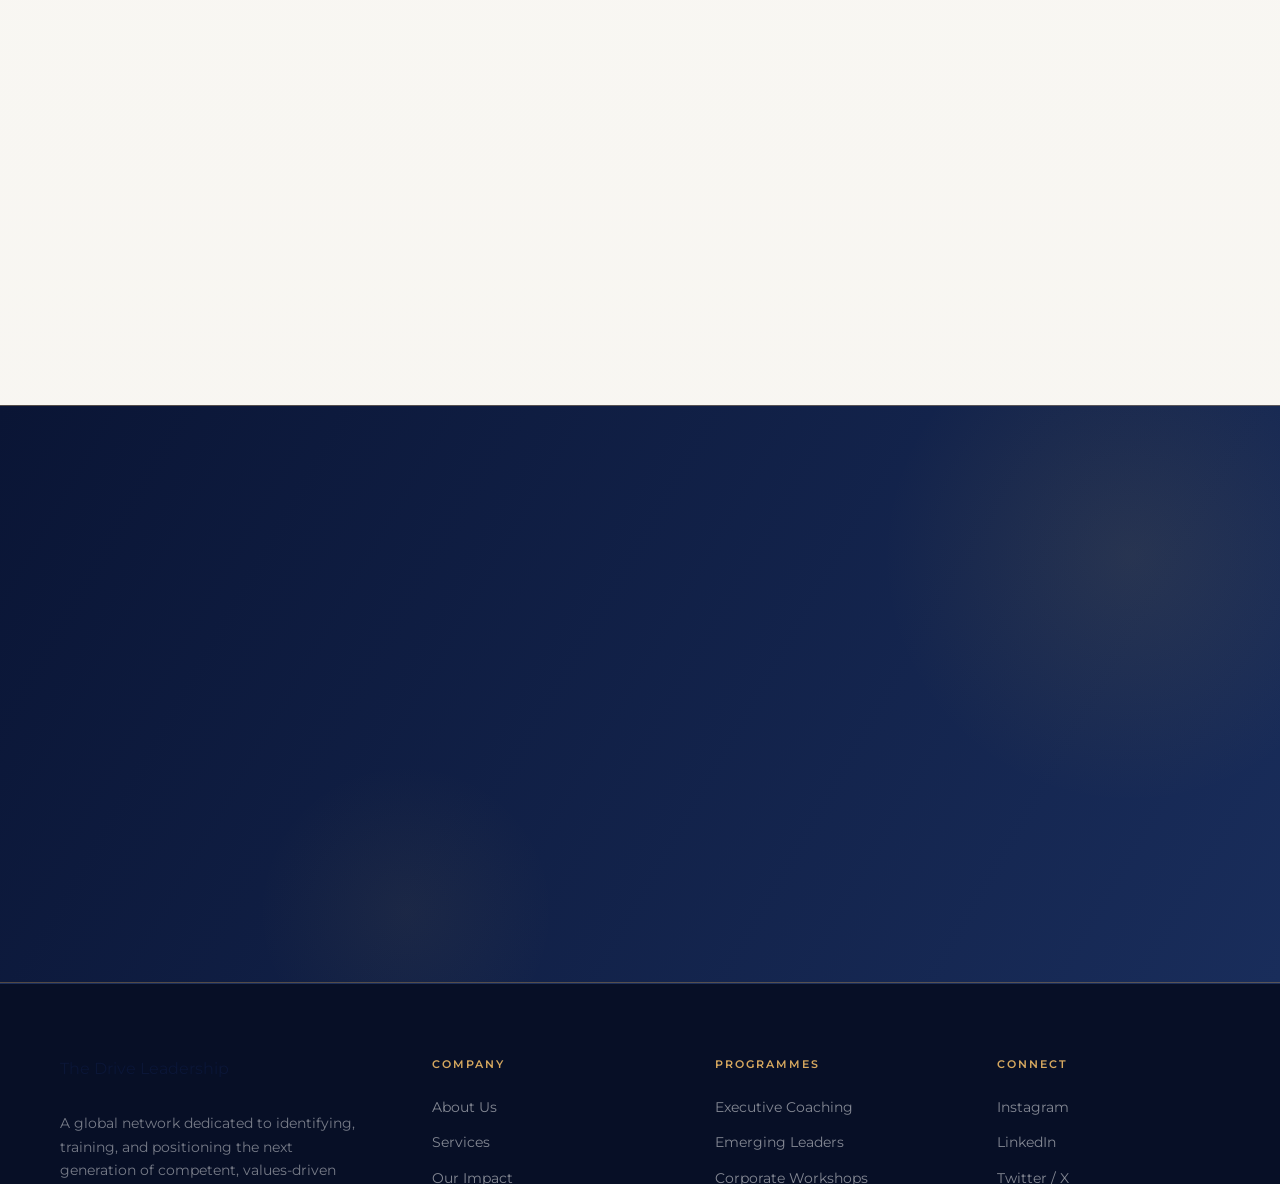
==== commit 7db42838: "Improve admin application management Add response imports and applicant email tools, remove the logi" ====
--- a/admin/index.html
+++ b/admin/index.html
@@ -8,7 +8,7 @@
     <link rel="preconnect" href="https://fonts.googleapis.com" />
     <link rel="preconnect" href="https://fonts.gstatic.com" crossorigin />
     <link href="https://fonts.googleapis.com/css2?family=Montserrat:wght@400;500;600;700;800&display=swap" rel="stylesheet" />
-    <link rel="stylesheet" href="admin.css" />
+    <link rel="stylesheet" href="admin.css?v=15" />
   </head>
   <body class="admin-dashboard">
     <div class="admin-layout">
@@ -180,8 +180,33 @@
           <div class="panel content-card">
             <div class="panel-header">
               <h3>Attendee Applications</h3>
-              <button type="button" class="inline-link export-btn" data-export="attendee-table">Export CSV</button>
-            </div>
+              <div class="panel-actions">
+                <button type="button" class="inline-link export-btn" data-export="attendee-table">Export CSV</button>
+              </div>
+            </div>
+
+            <section class="import-card" aria-labelledby="import-applications-title">
+              <div>
+                <h4 id="import-applications-title">Import Google Form responses</h4>
+                <p>Upload a CSV, Excel workbook, or text-based PDF response table. Files are parsed in your browser; review the preview before importing.</p>
+              </div>
+              <div class="import-controls">
+                <label class="sr-only" for="application-import-file">Choose a response file</label>
+                <input id="application-import-file" type="file" accept=".csv,.xls,.xlsx,.pdf,application/pdf,text/csv,application/vnd.ms-excel,application/vnd.openxmlformats-officedocument.spreadsheetml.sheet" />
+                <button type="button" class="secondary-btn" id="preview-import">Preview file</button>
+              </div>
+              <p id="import-message" class="form-message" aria-live="polite"></p>
+              <div id="import-preview" class="import-preview" hidden>
+                <p id="import-summary" class="import-summary"></p>
+                <div class="table-wrap">
+                  <table class="data-table">
+                    <thead><tr><th>Name</th><th>Email</th><th>Organisation</th><th>Submitted</th><th>Validation</th></tr></thead>
+                    <tbody id="import-preview-rows"></tbody>
+                  </table>
+                </div>
+                <button type="button" class="primary-btn import-submit" id="confirm-import" disabled>Import applications</button>
+              </div>
+            </section>
 
               <div class="toolbar">
               <div class="search-wrap">
@@ -427,14 +452,63 @@
               <span class="info-label">Application type</span>
               <span class="info-value">Attendee</span>
             </div>
+            <div class="info-block">
+              <span class="info-label">Organisation</span>
+              <span id="detail-organisation" class="info-value">Not provided</span>
+            </div>
+            <div class="info-block">
+              <span class="info-label">Employment status</span>
+              <span id="detail-employment" class="info-value">Not provided</span>
+            </div>
+            <div class="info-block">
+              <span class="info-label">Network member</span>
+              <span id="detail-network-member" class="info-value">Not provided</span>
+            </div>
+            <div class="info-block">
+              <span class="info-label">Referral source</span>
+              <span id="detail-referral" class="info-value">Not provided</span>
+            </div>
+          </div>
+
+          <div class="info-block application-expectations">
+            <span class="info-label">Expectations</span>
+            <p id="detail-expectations" class="info-value">Not provided</p>
           </div>
 
           <div class="detail-actions">
+            <button type="button" class="secondary-btn" id="email-applicant">Email applicant</button>
             <button type="button" class="secondary-btn" data-action="approve">Approve</button>
             <button type="button" class="danger-btn" data-action="reject">Reject</button>
             <button type="button" class="ghost-btn" data-action="pending">Keep Pending</button>
           </div>
         </div>
+      </div>
+    </div>
+
+    <div id="email-compose-modal" class="modal" aria-modal="true" role="dialog" aria-labelledby="email-compose-title">
+      <div class="modal-card">
+        <div class="modal-header">
+          <h3 id="email-compose-title">Email applicant</h3>
+          <button type="button" class="close-btn" aria-label="Close">×</button>
+        </div>
+        <form id="application-email-form" class="email-compose-form">
+          <label class="field">
+            <span>To</span>
+            <input id="application-email-recipient" type="email" readonly>
+          </label>
+          <label class="field">
+            <span>Subject</span>
+            <input id="email-subject" name="subject" type="text" maxlength="180" required>
+          </label>
+          <label class="field">
+            <span>Message</span>
+            <textarea id="email-body" name="message" rows="7" maxlength="5000" required></textarea>
+          </label>
+          <p id="application-email-message" class="form-message" aria-live="polite"></p>
+          <div class="detail-actions">
+            <button type="submit" class="primary-btn" id="send-application-email">Send email</button>
+          </div>
+        </form>
       </div>
     </div>
 
@@ -474,6 +548,7 @@
       </div>
     </div>
 
-    <script src="admin.js?v=13"></script>
+    <script defer src="https://cdn.sheetjs.com/xlsx-0.20.3/package/dist/xlsx.full.min.js"></script>
+    <script defer src="admin.js?v=16"></script>
   </body>
 </html>
--- a/admin/admin.css
+++ b/admin/admin.css
@@ -567,6 +567,121 @@
   font-size: 1.15rem;
 }
 
+.panel-actions {
+  display: flex;
+  align-items: center;
+  gap: 14px;
+}
+
+.import-card {
+  display: grid;
+  gap: 14px;
+  margin: 0 0 22px;
+  padding: 18px;
+  border: 1px solid var(--line);
+  border-radius: 14px;
+  background: #fbfcff;
+}
+
+.import-card h4 {
+  margin: 0 0 6px;
+  font-size: 1rem;
+}
+
+.import-card p {
+  margin: 0;
+  color: var(--muted);
+  font-size: 0.84rem;
+  line-height: 1.6;
+}
+
+.import-controls {
+  display: flex;
+  align-items: center;
+  flex-wrap: wrap;
+  gap: 12px;
+}
+
+.import-controls input {
+  flex: 1;
+  min-width: min(100%, 260px);
+}
+
+.import-card .form-message {
+  min-height: 0;
+}
+
+.import-card .form-message:empty {
+  display: none;
+}
+
+.import-preview {
+  display: grid;
+  gap: 12px;
+}
+
+.import-summary {
+  font-weight: 600;
+}
+
+.import-preview .data-table {
+  min-width: 760px;
+}
+
+.import-submit {
+  width: fit-content;
+  min-width: 210px;
+  padding: 0 18px;
+}
+
+.application-expectations {
+  margin-top: 20px;
+}
+
+.application-expectations p {
+  margin: 0;
+  line-height: 1.6;
+  white-space: pre-wrap;
+  overflow-wrap: anywhere;
+}
+
+.email-compose-form {
+  display: grid;
+  gap: 16px;
+}
+
+.email-compose-form .field > span {
+  color: var(--navy);
+  font-size: 0.75rem;
+  font-weight: 700;
+  letter-spacing: 0.08em;
+  text-transform: uppercase;
+}
+
+.email-compose-form input,
+.email-compose-form textarea {
+  width: 100%;
+  padding: 12px 14px;
+  border: 1px solid var(--line);
+  border-radius: 10px;
+  color: var(--navy);
+  background: var(--white);
+}
+
+.email-compose-form textarea {
+  resize: vertical;
+}
+
+.email-compose-form .detail-actions {
+  margin-top: 0;
+}
+
+.email-compose-form .primary-btn {
+  width: auto;
+  min-width: 160px;
+  padding: 0 18px;
+}
+
 .inline-link {
   border: 0;
   padding: 0;
